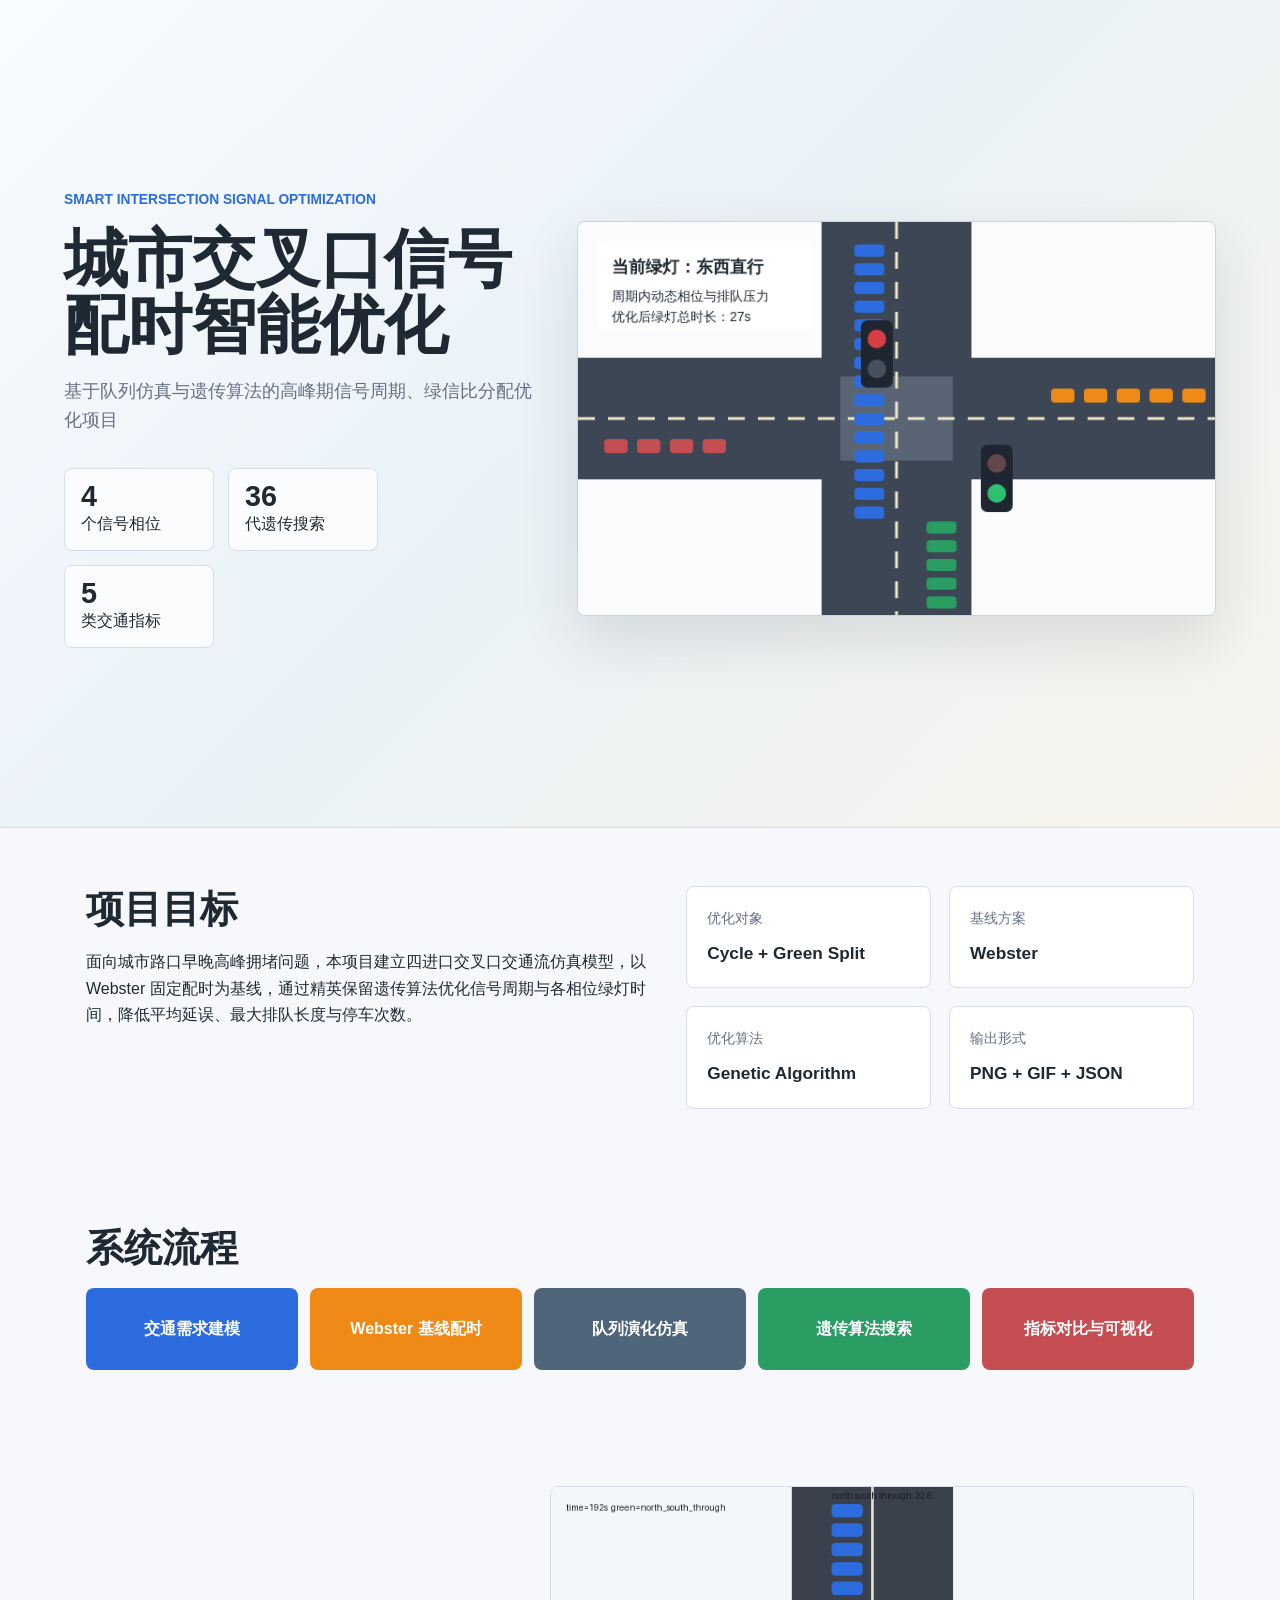
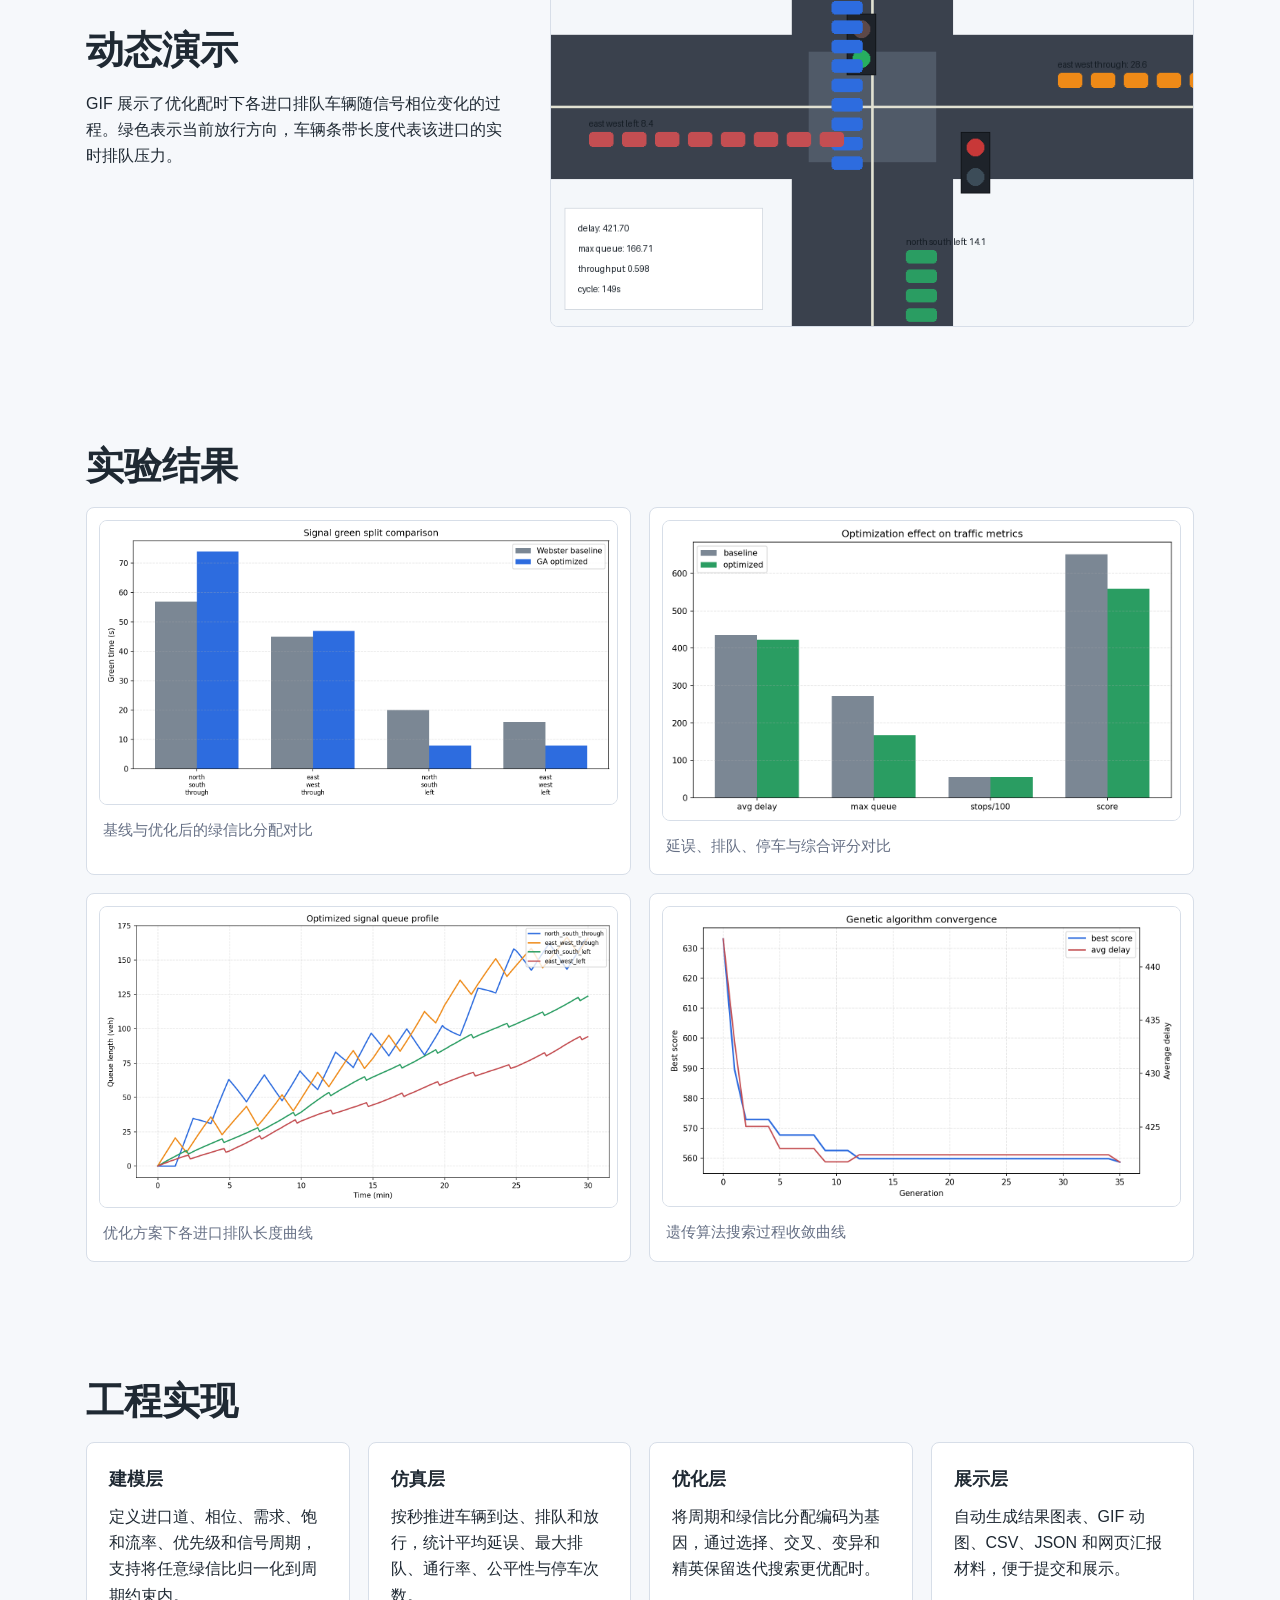
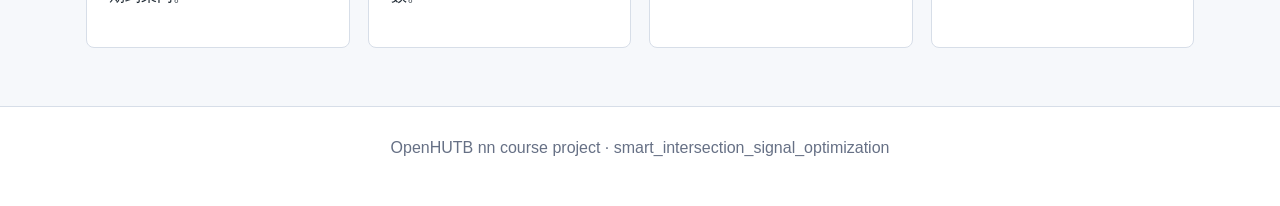
==== src/smart_intersection_signal_optimization/index.html @ a2e68ea8 "Add files via upload add smart intersection signal optimization project" ====
<!DOCTYPE html>
<html lang="zh-CN">
<head>
  <meta charset="UTF-8">
  <meta name="viewport" content="width=device-width, initial-scale=1.0">
  <title>城市交叉口信号配时智能优化</title>
  <link rel="stylesheet" href="style.css">
</head>
<body>
  <header class="hero">
    <div class="hero-content">
      <p class="eyebrow">Smart Intersection Signal Optimization</p>
      <h1>城市交叉口信号配时智能优化</h1>
      <p class="subtitle">基于队列仿真与遗传算法的高峰期信号周期、绿信比分配优化项目</p>
      <div class="hero-stats">
        <span><strong>4</strong> 个信号相位</span>
        <span><strong>36</strong> 代遗传搜索</span>
        <span><strong>5</strong> 类交通指标</span>
      </div>
    </div>
    <div class="hero-visual">
      <canvas id="signalCanvas" width="680" height="420" aria-label="交叉口信号灯动画"></canvas>
    </div>
  </header>

  <main>
    <section class="section intro">
      <div>
        <h2>项目目标</h2>
        <p>面向城市路口早晚高峰拥堵问题，本项目建立四进口交叉口交通流仿真模型，以 Webster 固定配时为基线，通过精英保留遗传算法优化信号周期与各相位绿灯时间，降低平均延误、最大排队长度与停车次数。</p>
      </div>
      <div class="metric-grid">
        <div class="metric"><span>优化对象</span><strong>Cycle + Green Split</strong></div>
        <div class="metric"><span>基线方案</span><strong>Webster</strong></div>
        <div class="metric"><span>优化算法</span><strong>Genetic Algorithm</strong></div>
        <div class="metric"><span>输出形式</span><strong>PNG + GIF + JSON</strong></div>
      </div>
    </section>

    <section class="section">
      <h2>系统流程</h2>
      <div class="flow">
        <div>交通需求建模</div>
        <div>Webster 基线配时</div>
        <div>队列演化仿真</div>
        <div>遗传算法搜索</div>
        <div>指标对比与可视化</div>
      </div>
    </section>

    <section class="section media-band">
      <div>
        <h2>动态演示</h2>
        <p>GIF 展示了优化配时下各进口排队车辆随信号相位变化的过程。绿色表示当前放行方向，车辆条带长度代表该进口的实时排队压力。</p>
      </div>
      <img src="assets/intersection_signal_optimization.gif" alt="交叉口信号优化动图">
    </section>

    <section class="section gallery">
      <h2>实验结果</h2>
      <div class="figure-grid">
        <figure>
          <img src="assets/green_split_comparison.png" alt="绿信比对比">
          <figcaption>基线与优化后的绿信比分配对比</figcaption>
        </figure>
        <figure>
          <img src="assets/metric_comparison.png" alt="指标对比">
          <figcaption>延误、排队、停车与综合评分对比</figcaption>
        </figure>
        <figure>
          <img src="assets/optimized_queue_profiles.png" alt="排队曲线">
          <figcaption>优化方案下各进口排队长度曲线</figcaption>
        </figure>
        <figure>
          <img src="assets/ga_convergence.png" alt="遗传算法收敛曲线">
          <figcaption>遗传算法搜索过程收敛曲线</figcaption>
        </figure>
      </div>
    </section>

    <section class="section details">
      <h2>工程实现</h2>
      <div class="detail-grid">
        <article>
          <h3>建模层</h3>
          <p>定义进口道、相位、需求、饱和流率、优先级和信号周期，支持将任意绿信比归一化到周期约束内。</p>
        </article>
        <article>
          <h3>仿真层</h3>
          <p>按秒推进车辆到达、排队和放行，统计平均延误、最大排队、通行率、公平性与停车次数。</p>
        </article>
        <article>
          <h3>优化层</h3>
          <p>将周期和绿信比分配编码为基因，通过选择、交叉、变异和精英保留迭代搜索更优配时。</p>
        </article>
        <article>
          <h3>展示层</h3>
          <p>自动生成结果图表、GIF 动图、CSV、JSON 和网页汇报材料，便于提交和展示。</p>
        </article>
      </div>
    </section>
  </main>

  <footer>
    <p>OpenHUTB nn course project · smart_intersection_signal_optimization</p>
  </footer>

  <script src="script.js"></script>
</body>
</html>
---- src/smart_intersection_signal_optimization/style.css ----
:root {
  --ink: #1f2933;
  --muted: #667085;
  --line: #d7dee8;
  --paper: #f6f8fb;
  --panel: #ffffff;
  --blue: #2d6cdf;
  --green: #2a9d62;
  --red: #c44e52;
  --amber: #ef8a17;
}

* {
  box-sizing: border-box;
}

body {
  margin: 0;
  color: var(--ink);
  background: var(--paper);
  font-family: "Microsoft YaHei", "Segoe UI", Arial, sans-serif;
  line-height: 1.65;
}

.hero {
  min-height: 92vh;
  display: grid;
  grid-template-columns: minmax(320px, 0.85fr) minmax(420px, 1.15fr);
  align-items: center;
  gap: 40px;
  padding: 54px clamp(20px, 5vw, 76px) 44px;
  background: linear-gradient(135deg, #f8fbff 0%, #eaf2f7 48%, #f7f4ec 100%);
  border-bottom: 1px solid var(--line);
}

.hero-content {
  max-width: 720px;
}

.eyebrow {
  margin: 0 0 14px;
  color: var(--blue);
  font-size: 0.86rem;
  font-weight: 700;
  text-transform: uppercase;
}

h1,
h2,
h3,
p {
  margin-top: 0;
}

h1 {
  margin-bottom: 18px;
  font-size: clamp(2.2rem, 5vw, 4.7rem);
  line-height: 1.04;
  letter-spacing: 0;
}

.subtitle {
  max-width: 620px;
  color: var(--muted);
  font-size: 1.12rem;
}

.hero-stats {
  display: flex;
  flex-wrap: wrap;
  gap: 14px;
  margin-top: 32px;
}

.hero-stats span {
  min-width: 150px;
  padding: 13px 16px;
  background: rgba(255, 255, 255, 0.72);
  border: 1px solid var(--line);
  border-radius: 8px;
}

.hero-stats strong {
  display: block;
  font-size: 1.8rem;
  line-height: 1;
}

.hero-visual {
  display: flex;
  justify-content: center;
}

canvas {
  width: min(100%, 720px);
  height: auto;
  background: #f9fbfd;
  border: 1px solid #c9d3df;
  border-radius: 8px;
  box-shadow: 0 24px 60px rgba(31, 41, 51, 0.12);
}

.section {
  max-width: 1180px;
  margin: 0 auto;
  padding: 58px clamp(18px, 4vw, 36px);
}

.intro {
  display: grid;
  grid-template-columns: minmax(300px, 1fr) minmax(320px, 0.9fr);
  gap: 36px;
}

h2 {
  margin-bottom: 18px;
  font-size: clamp(1.6rem, 3vw, 2.4rem);
  line-height: 1.18;
}

.metric-grid,
.detail-grid,
.figure-grid {
  display: grid;
  gap: 18px;
}

.metric-grid {
  grid-template-columns: repeat(2, minmax(0, 1fr));
}

.metric,
.details article,
figure {
  background: var(--panel);
  border: 1px solid var(--line);
  border-radius: 8px;
}

.metric {
  padding: 20px;
}

.metric span {
  display: block;
  color: var(--muted);
  font-size: 0.9rem;
}

.metric strong {
  display: block;
  margin-top: 8px;
  font-size: 1.08rem;
}

.flow {
  display: grid;
  grid-template-columns: repeat(5, minmax(130px, 1fr));
  gap: 12px;
}

.flow div {
  min-height: 82px;
  display: grid;
  place-items: center;
  padding: 16px;
  text-align: center;
  color: #fff;
  background: var(--blue);
  border-radius: 8px;
  font-weight: 700;
}

.flow div:nth-child(2) {
  background: var(--amber);
}

.flow div:nth-child(3) {
  background: #4f667a;
}

.flow div:nth-child(4) {
  background: var(--green);
}

.flow div:nth-child(5) {
  background: var(--red);
}

.media-band {
  display: grid;
  grid-template-columns: minmax(280px, 0.8fr) minmax(420px, 1.2fr);
  gap: 34px;
  align-items: center;
}

.media-band img,
figure img {
  width: 100%;
  display: block;
  border-radius: 8px;
  border: 1px solid var(--line);
  background: #fff;
}

.figure-grid {
  grid-template-columns: repeat(2, minmax(0, 1fr));
}

figure {
  margin: 0;
  padding: 12px;
}

figcaption {
  padding: 12px 4px 4px;
  color: var(--muted);
  font-size: 0.95rem;
}

.detail-grid {
  grid-template-columns: repeat(4, minmax(0, 1fr));
}

.details article {
  padding: 22px;
}

.details h3 {
  margin-bottom: 10px;
  font-size: 1.1rem;
}

footer {
  padding: 28px;
  text-align: center;
  color: var(--muted);
  border-top: 1px solid var(--line);
  background: #fff;
}

@media (max-width: 900px) {
  .hero,
  .intro,
  .media-band {
    grid-template-columns: 1fr;
  }

  .hero {
    min-height: auto;
  }

  .flow,
  .detail-grid,
  .figure-grid {
    grid-template-columns: 1fr;
  }
}

@media (max-width: 560px) {
  .metric-grid {
    grid-template-columns: 1fr;
  }

  .hero-stats span {
    width: 100%;
  }
}
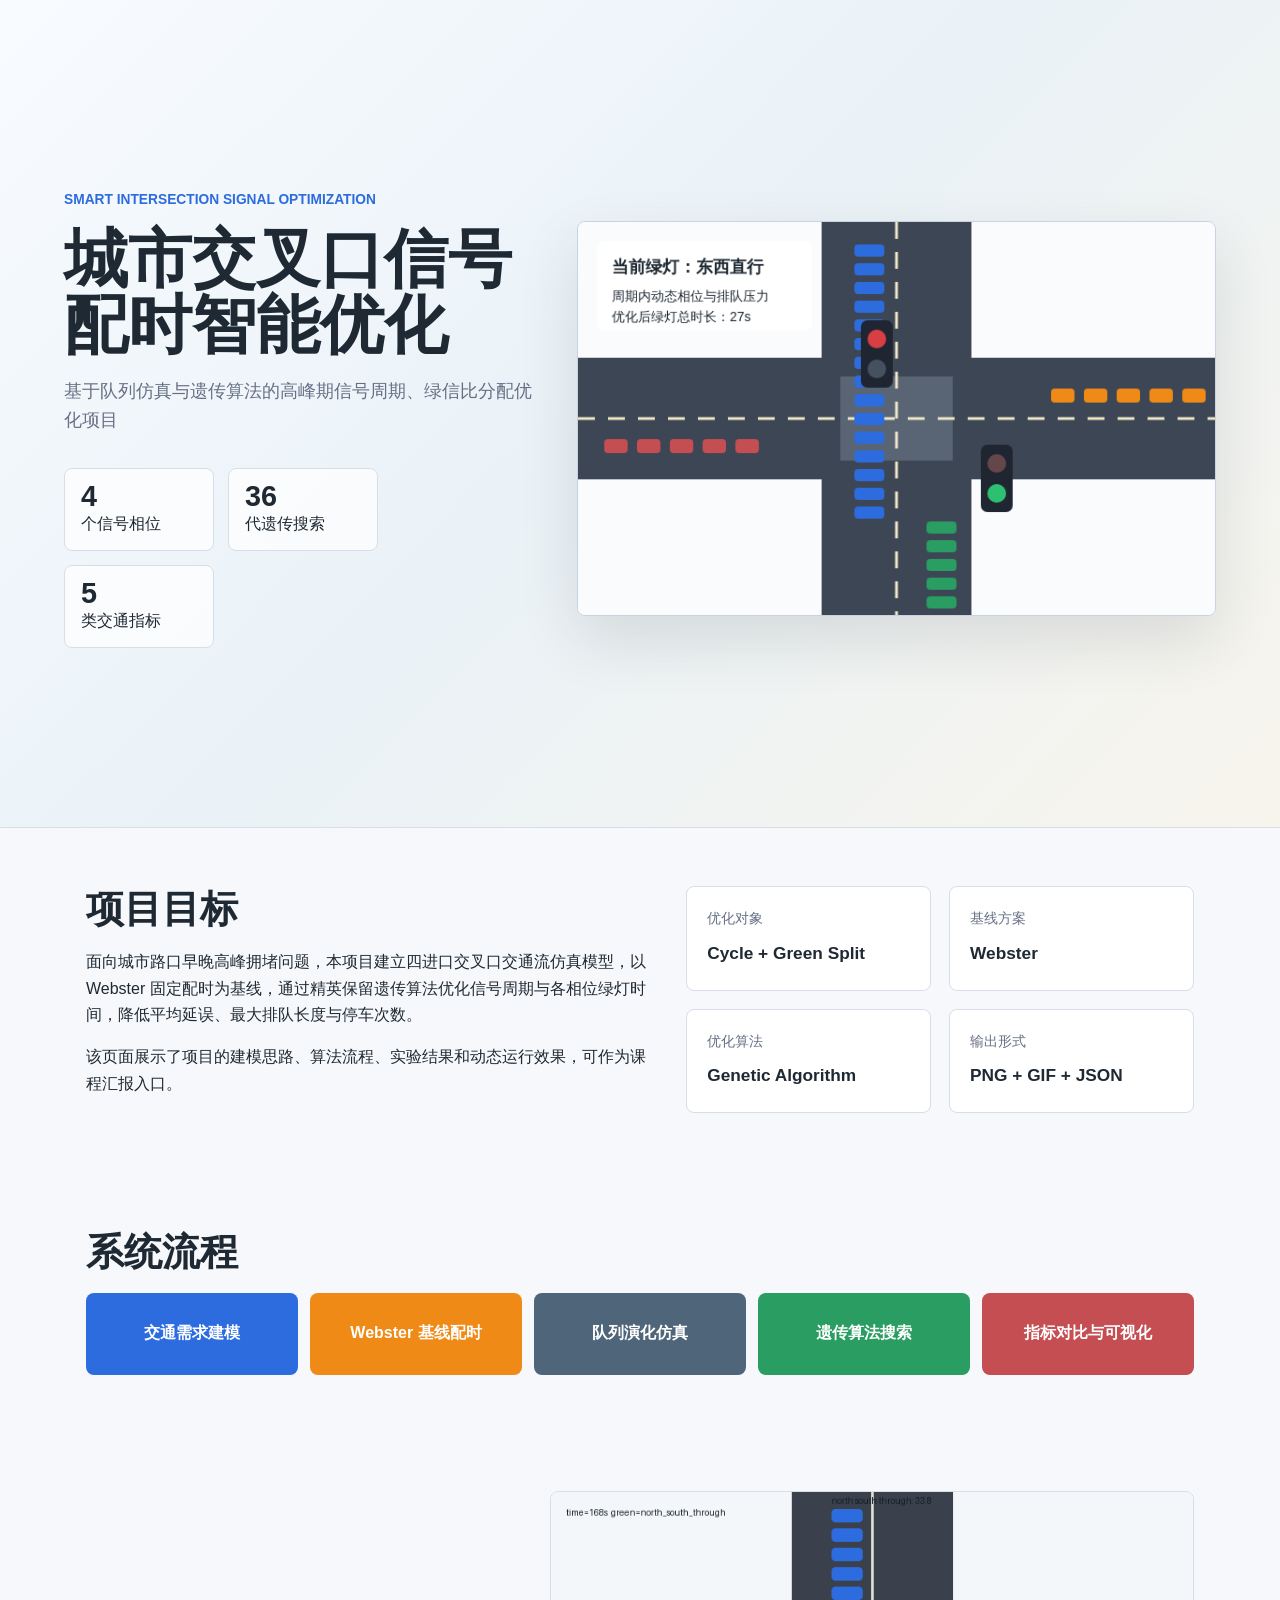
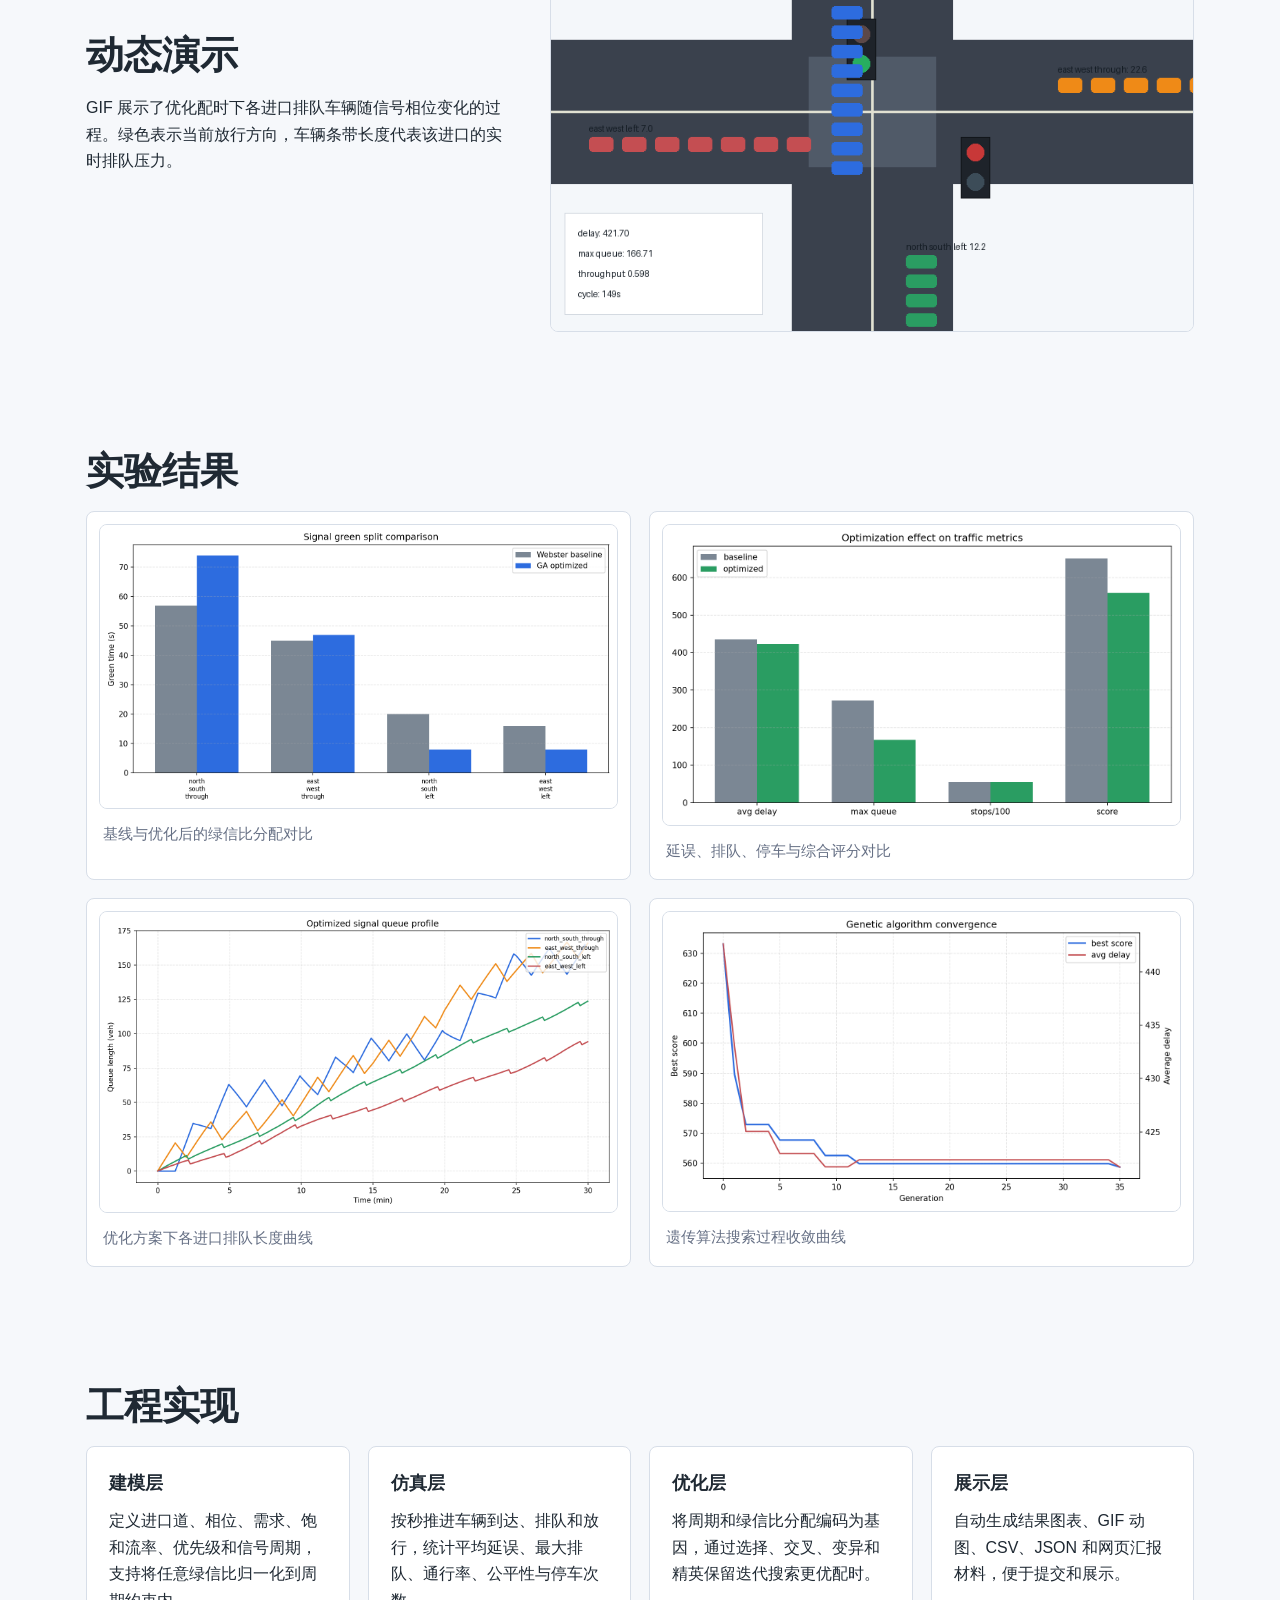
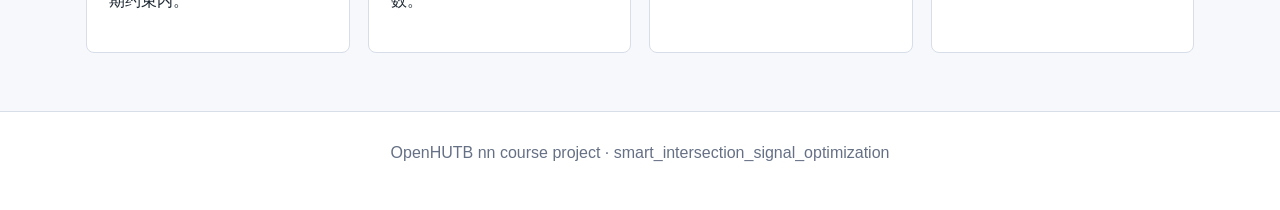
==== commit 69b5c332: "Update index.html page: sync source report description" ====
--- a/src/smart_intersection_signal_optimization/index.html
+++ b/src/smart_intersection_signal_optimization/index.html
@@ -28,6 +28,7 @@
       <div>
         <h2>项目目标</h2>
         <p>面向城市路口早晚高峰拥堵问题，本项目建立四进口交叉口交通流仿真模型，以 Webster 固定配时为基线，通过精英保留遗传算法优化信号周期与各相位绿灯时间，降低平均延误、最大排队长度与停车次数。</p>
+        <p>该页面展示了项目的建模思路、算法流程、实验结果和动态运行效果，可作为课程汇报入口。</p>
       </div>
       <div class="metric-grid">
         <div class="metric"><span>优化对象</span><strong>Cycle + Green Split</strong></div>
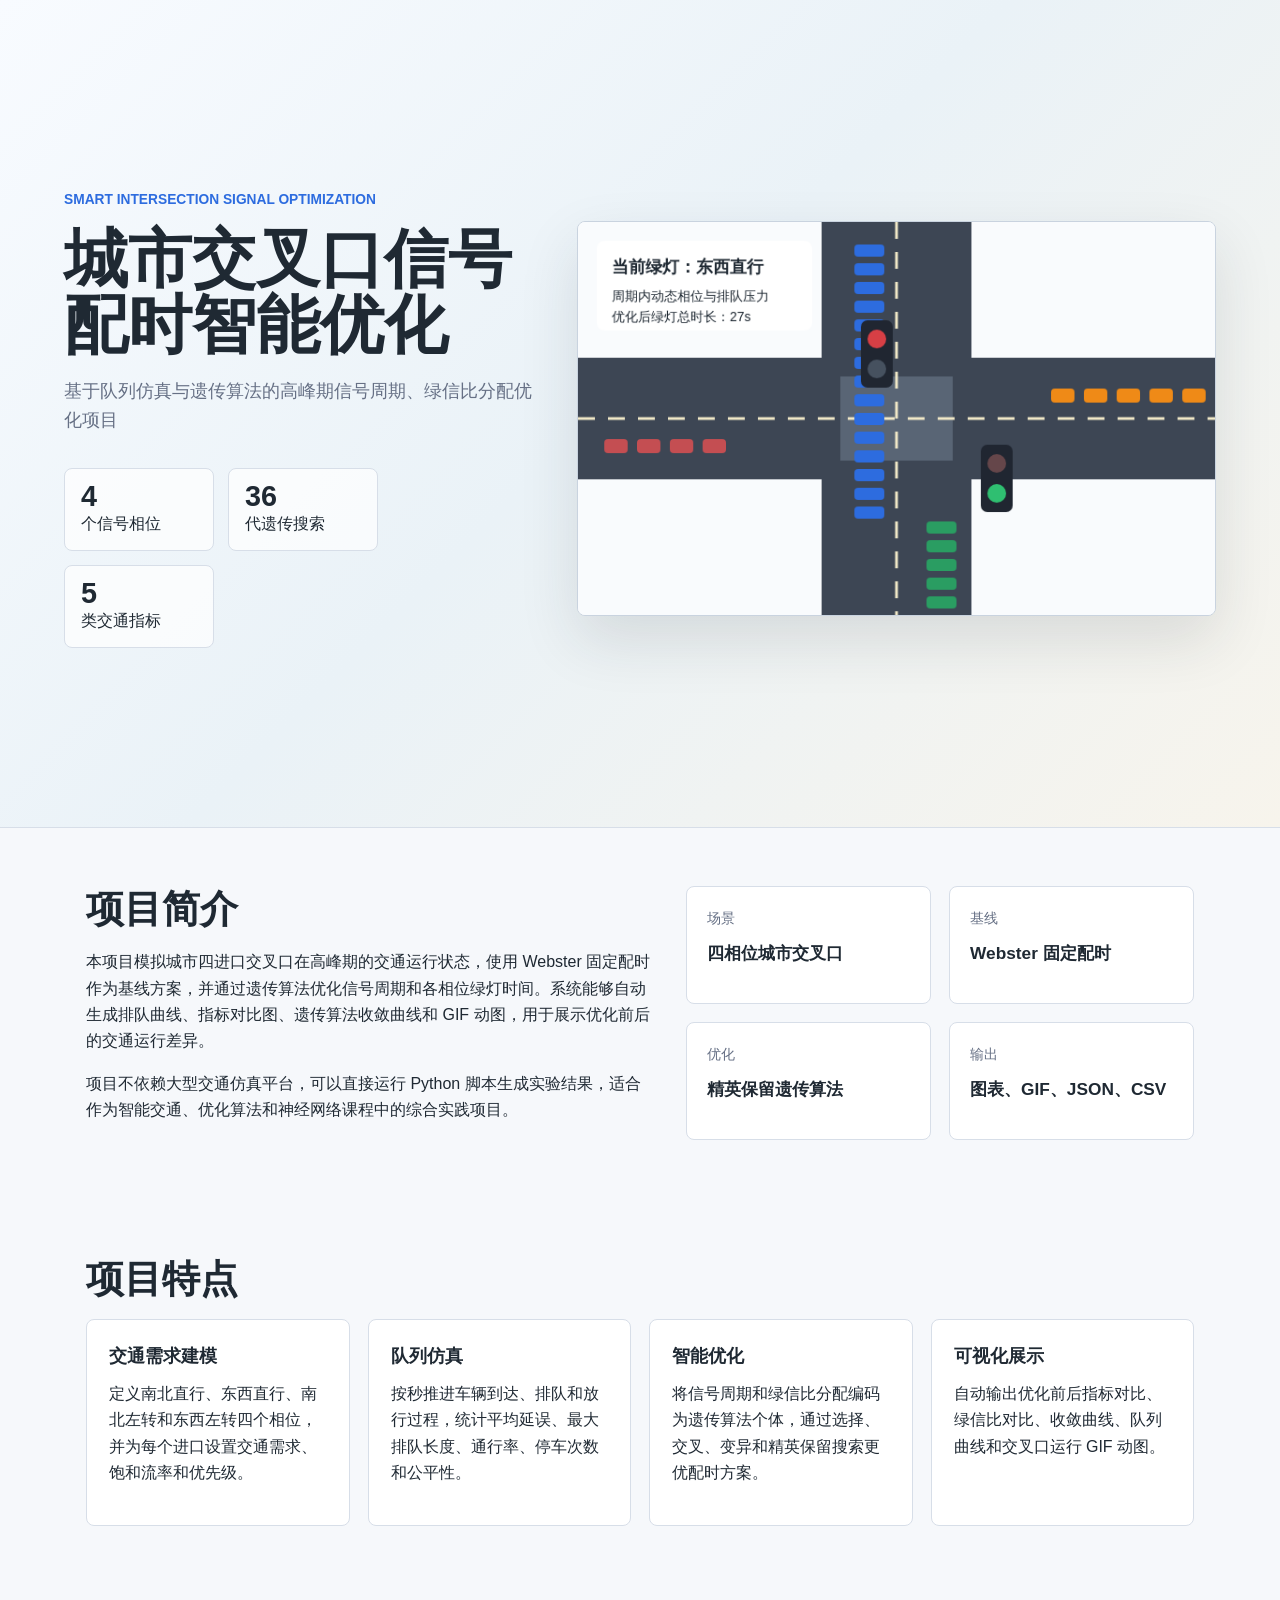
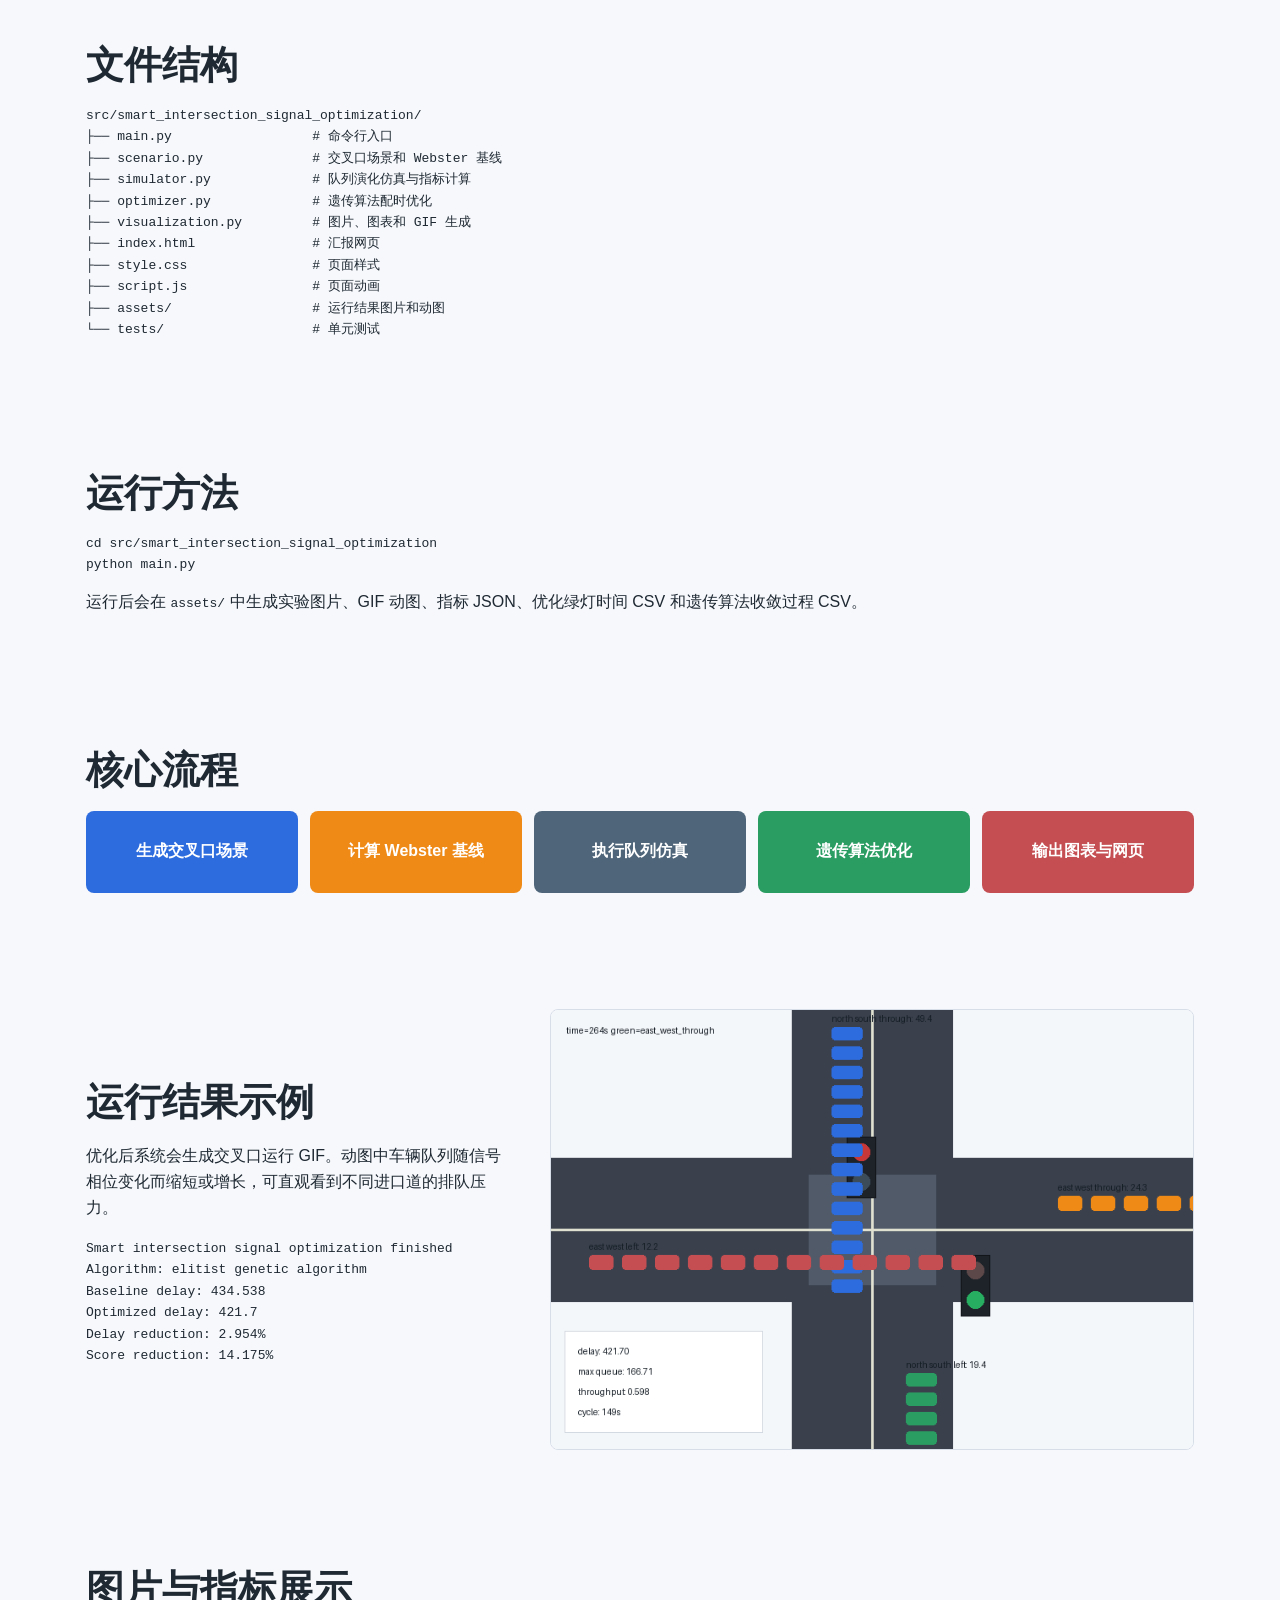
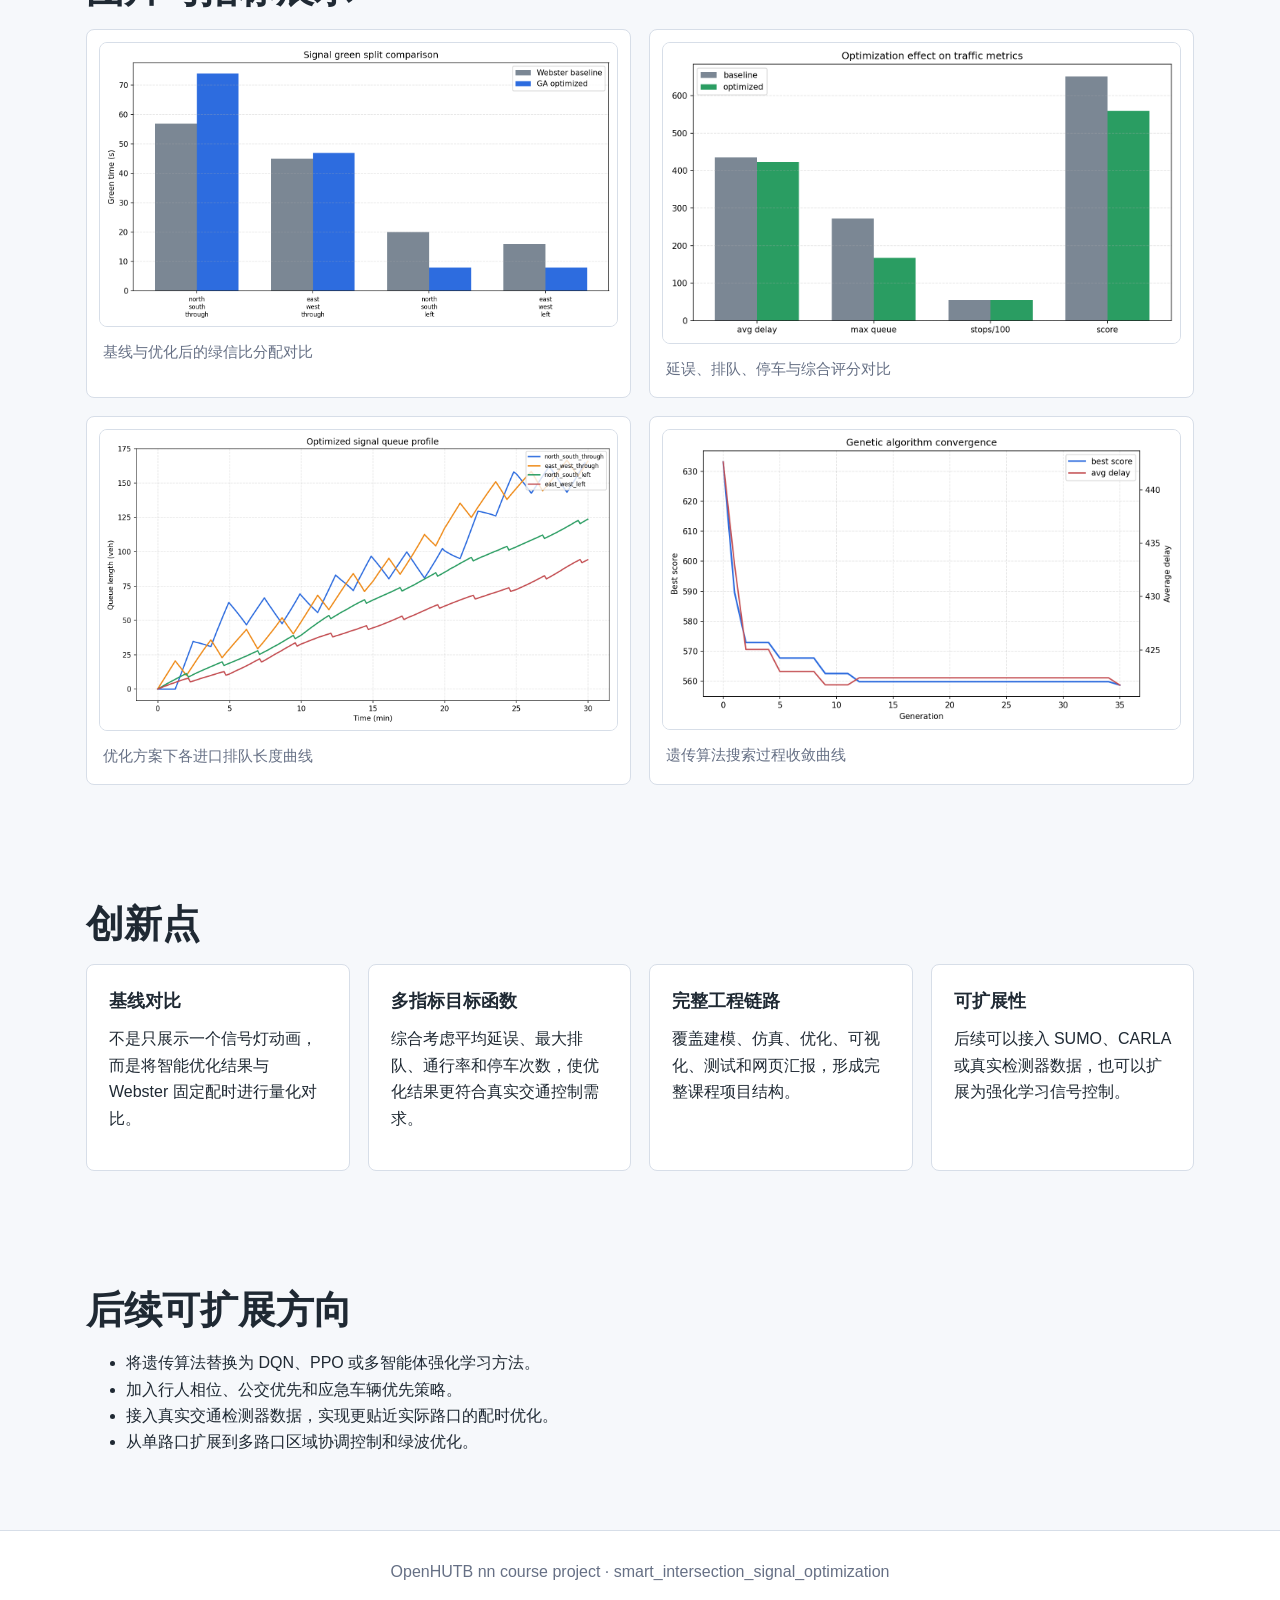
==== commit a594c164: "Update index.html page: sync reference style report layout" ====
--- a/src/smart_intersection_signal_optimization/index.html
+++ b/src/smart_intersection_signal_optimization/index.html
@@ -23,84 +23,144 @@
     </div>
   </header>
 
-  <main>
-    <section class="section intro">
-      <div>
-        <h2>项目目标</h2>
-        <p>面向城市路口早晚高峰拥堵问题，本项目建立四进口交叉口交通流仿真模型，以 Webster 固定配时为基线，通过精英保留遗传算法优化信号周期与各相位绿灯时间，降低平均延误、最大排队长度与停车次数。</p>
-        <p>该页面展示了项目的建模思路、算法流程、实验结果和动态运行效果，可作为课程汇报入口。</p>
-      </div>
-      <div class="metric-grid">
-        <div class="metric"><span>优化对象</span><strong>Cycle + Green Split</strong></div>
-        <div class="metric"><span>基线方案</span><strong>Webster</strong></div>
-        <div class="metric"><span>优化算法</span><strong>Genetic Algorithm</strong></div>
-        <div class="metric"><span>输出形式</span><strong>PNG + GIF + JSON</strong></div>
-      </div>
-    </section>
+<main>
+  <section class="section intro">
+    <div>
+      <h2>项目简介</h2>
+      <p>本项目模拟城市四进口交叉口在高峰期的交通运行状态，使用 Webster 固定配时作为基线方案，并通过遗传算法优化信号周期和各相位绿灯时间。系统能够自动生成排队曲线、指标对比图、遗传算法收敛曲线和 GIF 动图，用于展示优化前后的交通运行差异。</p>
+      <p>项目不依赖大型交通仿真平台，可以直接运行 Python 脚本生成实验结果，适合作为智能交通、优化算法和神经网络课程中的综合实践项目。</p>
+    </div>
+    <div class="metric-grid">
+      <div class="metric"><span>场景</span><strong>四相位城市交叉口</strong></div>
+      <div class="metric"><span>基线</span><strong>Webster 固定配时</strong></div>
+      <div class="metric"><span>优化</span><strong>精英保留遗传算法</strong></div>
+      <div class="metric"><span>输出</span><strong>图表、GIF、JSON、CSV</strong></div>
+    </div>
+  </section>
 
-    <section class="section">
-      <h2>系统流程</h2>
-      <div class="flow">
-        <div>交通需求建模</div>
-        <div>Webster 基线配时</div>
-        <div>队列演化仿真</div>
-        <div>遗传算法搜索</div>
-        <div>指标对比与可视化</div>
-      </div>
-    </section>
+  <section class="section details">
+    <h2>项目特点</h2>
+    <div class="detail-grid">
+      <article>
+        <h3>交通需求建模</h3>
+        <p>定义南北直行、东西直行、南北左转和东西左转四个相位，并为每个进口设置交通需求、饱和流率和优先级。</p>
+      </article>
+      <article>
+        <h3>队列仿真</h3>
+        <p>按秒推进车辆到达、排队和放行过程，统计平均延误、最大排队长度、通行率、停车次数和公平性。</p>
+      </article>
+      <article>
+        <h3>智能优化</h3>
+        <p>将信号周期和绿信比分配编码为遗传算法个体，通过选择、交叉、变异和精英保留搜索更优配时方案。</p>
+      </article>
+      <article>
+        <h3>可视化展示</h3>
+        <p>自动输出优化前后指标对比、绿信比对比、收敛曲线、队列曲线和交叉口运行 GIF 动图。</p>
+      </article>
+    </div>
+  </section>
 
-    <section class="section media-band">
-      <div>
-        <h2>动态演示</h2>
-        <p>GIF 展示了优化配时下各进口排队车辆随信号相位变化的过程。绿色表示当前放行方向，车辆条带长度代表该进口的实时排队压力。</p>
-      </div>
-      <img src="assets/intersection_signal_optimization.gif" alt="交叉口信号优化动图">
-    </section>
+  <section class="section">
+    <h2>文件结构</h2>
+    <pre class="code-block"><code>src/smart_intersection_signal_optimization/
+├── main.py                  # 命令行入口
+├── scenario.py              # 交叉口场景和 Webster 基线
+├── simulator.py             # 队列演化仿真与指标计算
+├── optimizer.py             # 遗传算法配时优化
+├── visualization.py         # 图片、图表和 GIF 生成
+├── index.html               # 汇报网页
+├── style.css                # 页面样式
+├── script.js                # 页面动画
+├── assets/                  # 运行结果图片和动图
+└── tests/                   # 单元测试</code></pre>
+  </section>
 
-    <section class="section gallery">
-      <h2>实验结果</h2>
-      <div class="figure-grid">
-        <figure>
-          <img src="assets/green_split_comparison.png" alt="绿信比对比">
-          <figcaption>基线与优化后的绿信比分配对比</figcaption>
-        </figure>
-        <figure>
-          <img src="assets/metric_comparison.png" alt="指标对比">
-          <figcaption>延误、排队、停车与综合评分对比</figcaption>
-        </figure>
-        <figure>
-          <img src="assets/optimized_queue_profiles.png" alt="排队曲线">
-          <figcaption>优化方案下各进口排队长度曲线</figcaption>
-        </figure>
-        <figure>
-          <img src="assets/ga_convergence.png" alt="遗传算法收敛曲线">
-          <figcaption>遗传算法搜索过程收敛曲线</figcaption>
-        </figure>
-      </div>
-    </section>
+  <section class="section">
+    <h2>运行方法</h2>
+    <pre class="code-block"><code>cd src/smart_intersection_signal_optimization
+python main.py</code></pre>
+    <p>运行后会在 <code>assets/</code> 中生成实验图片、GIF 动图、指标 JSON、优化绿灯时间 CSV 和遗传算法收敛过程 CSV。</p>
+  </section>
 
-    <section class="section details">
-      <h2>工程实现</h2>
-      <div class="detail-grid">
-        <article>
-          <h3>建模层</h3>
-          <p>定义进口道、相位、需求、饱和流率、优先级和信号周期，支持将任意绿信比归一化到周期约束内。</p>
-        </article>
-        <article>
-          <h3>仿真层</h3>
-          <p>按秒推进车辆到达、排队和放行，统计平均延误、最大排队、通行率、公平性与停车次数。</p>
-        </article>
-        <article>
-          <h3>优化层</h3>
-          <p>将周期和绿信比分配编码为基因，通过选择、交叉、变异和精英保留迭代搜索更优配时。</p>
-        </article>
-        <article>
-          <h3>展示层</h3>
-          <p>自动生成结果图表、GIF 动图、CSV、JSON 和网页汇报材料，便于提交和展示。</p>
-        </article>
-      </div>
-    </section>
-  </main>
+  <section class="section">
+    <h2>核心流程</h2>
+    <div class="flow">
+      <div>生成交叉口场景</div>
+      <div>计算 Webster 基线</div>
+      <div>执行队列仿真</div>
+      <div>遗传算法优化</div>
+      <div>输出图表与网页</div>
+    </div>
+  </section>
+
+  <section class="section media-band">
+    <div>
+      <h2>运行结果示例</h2>
+      <p>优化后系统会生成交叉口运行 GIF。动图中车辆队列随信号相位变化而缩短或增长，可直观看到不同进口道的排队压力。</p>
+      <pre class="code-block"><code>Smart intersection signal optimization finished
+Algorithm: elitist genetic algorithm
+Baseline delay: 434.538
+Optimized delay: 421.7
+Delay reduction: 2.954%
+Score reduction: 14.175%</code></pre>
+    </div>
+    <img src="assets/intersection_signal_optimization.gif" alt="交叉口信号优化动图">
+  </section>
+
+  <section class="section gallery">
+    <h2>图片与指标展示</h2>
+    <div class="figure-grid">
+      <figure>
+        <img src="assets/green_split_comparison.png" alt="绿信比对比">
+        <figcaption>基线与优化后的绿信比分配对比</figcaption>
+      </figure>
+      <figure>
+        <img src="assets/metric_comparison.png" alt="指标对比">
+        <figcaption>延误、排队、停车与综合评分对比</figcaption>
+      </figure>
+      <figure>
+        <img src="assets/optimized_queue_profiles.png" alt="排队曲线">
+        <figcaption>优化方案下各进口排队长度曲线</figcaption>
+      </figure>
+      <figure>
+        <img src="assets/ga_convergence.png" alt="遗传算法收敛曲线">
+        <figcaption>遗传算法搜索过程收敛曲线</figcaption>
+      </figure>
+    </div>
+  </section>
+
+  <section class="section details">
+    <h2>创新点</h2>
+    <div class="detail-grid">
+      <article>
+        <h3>基线对比</h3>
+        <p>不是只展示一个信号灯动画，而是将智能优化结果与 Webster 固定配时进行量化对比。</p>
+      </article>
+      <article>
+        <h3>多指标目标函数</h3>
+        <p>综合考虑平均延误、最大排队、通行率和停车次数，使优化结果更符合真实交通控制需求。</p>
+      </article>
+      <article>
+        <h3>完整工程链路</h3>
+        <p>覆盖建模、仿真、优化、可视化、测试和网页汇报，形成完整课程项目结构。</p>
+      </article>
+      <article>
+        <h3>可扩展性</h3>
+        <p>后续可以接入 SUMO、CARLA 或真实检测器数据，也可以扩展为强化学习信号控制。</p>
+      </article>
+    </div>
+  </section>
+
+  <section class="section">
+    <h2>后续可扩展方向</h2>
+    <ul class="plain-list">
+      <li>将遗传算法替换为 DQN、PPO 或多智能体强化学习方法。</li>
+      <li>加入行人相位、公交优先和应急车辆优先策略。</li>
+      <li>接入真实交通检测器数据，实现更贴近实际路口的配时优化。</li>
+      <li>从单路口扩展到多路口区域协调控制和绿波优化。</li>
+    </ul>
+  </section>
+</main>
 
   <footer>
     <p>OpenHUTB nn course project · smart_intersection_signal_optimization</p>
